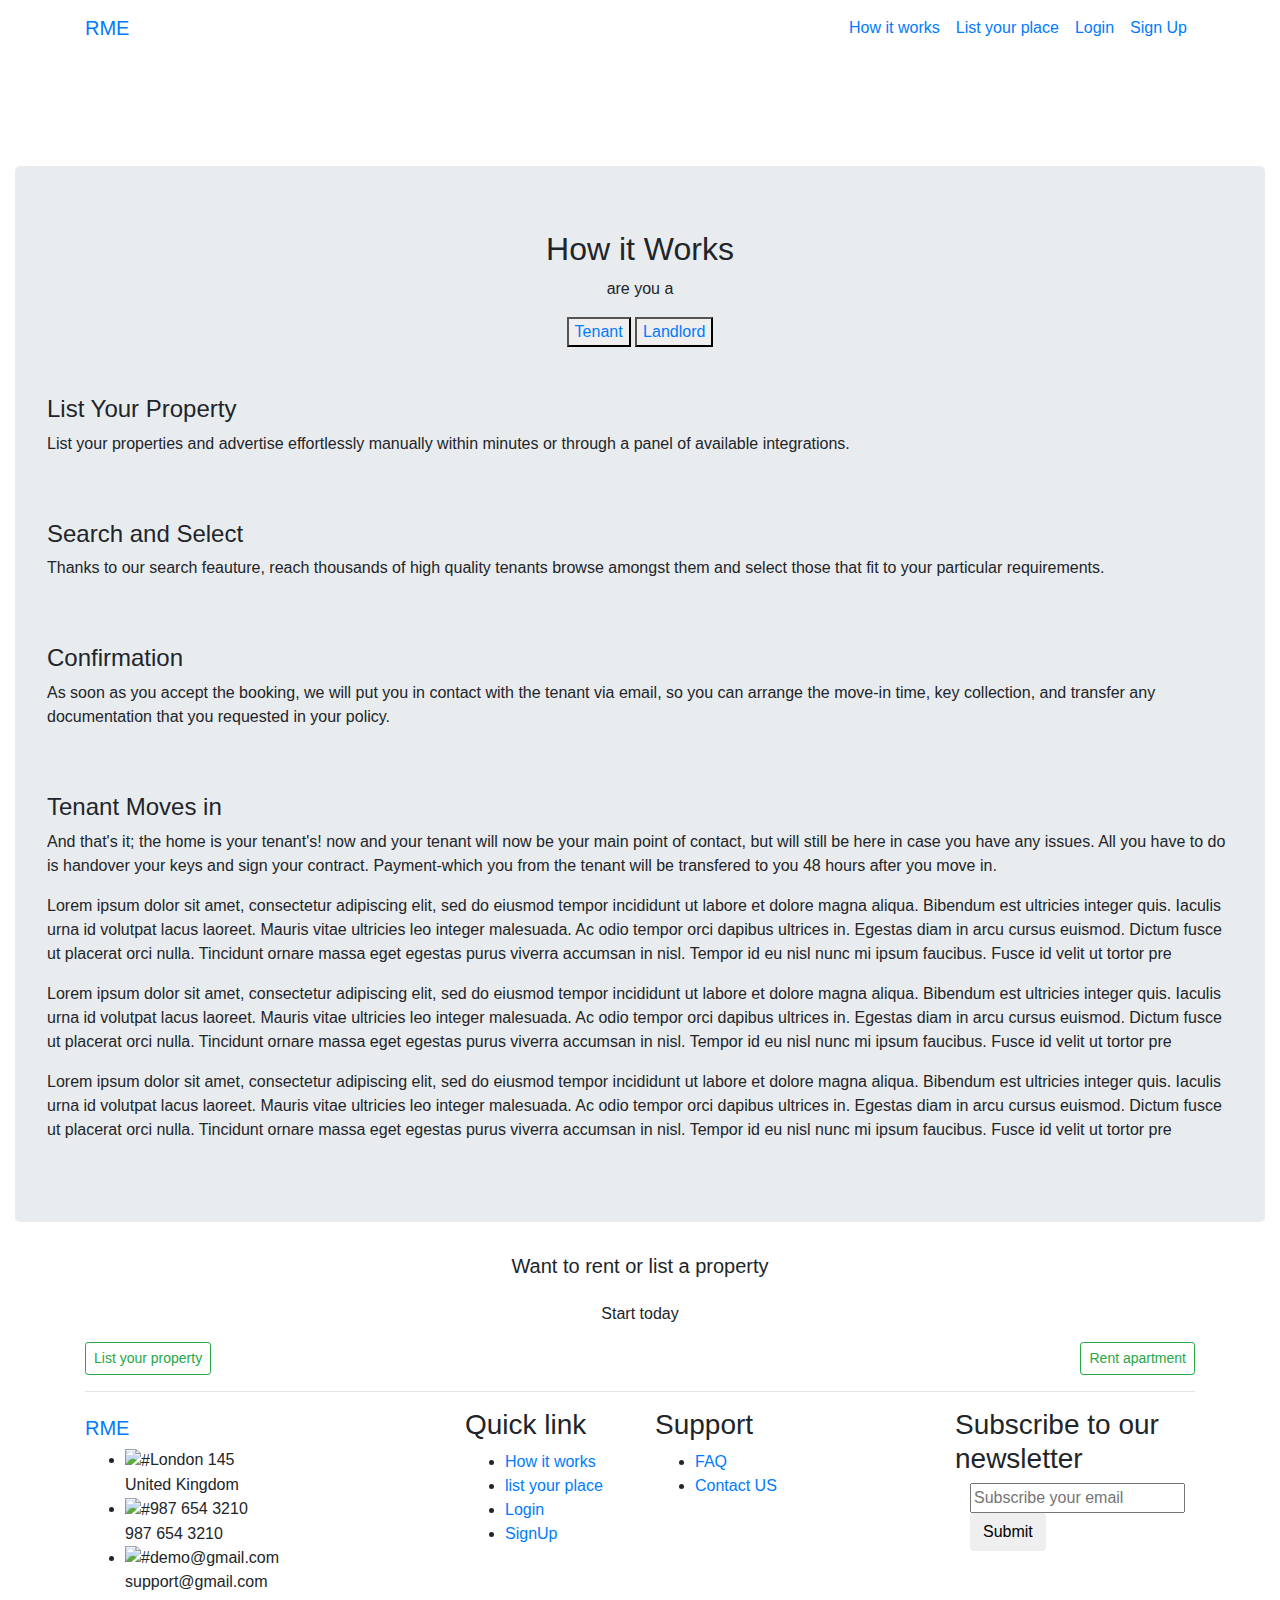
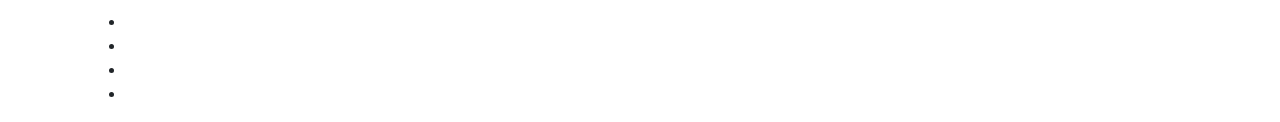
==== landlord.html @ 035c9b19 "Initial commit" ====
<!DOCTYPE html>
<html lang="en">
  <head>
    <meta charset="utf-8">
    <title>How it works</title>
    <link rel="stylesheet" href="fontawesome-5.5/css/all.min.css" />
    <link rel="stylesheet" href="slick/slick.css">
    <link rel="stylesheet" href="slick/slick-theme.css">
    <link rel="stylesheet" href="magnific-popup/magnific-popup.css">
    <link rel="stylesheet" href="css/bootstrap.min.css" />
    <link rel="stylesheet" href="css/style.css">
  </head>
  <body>
    <section id="hero" class="text-white tm-font-big tm-parallax">
      <!-- Navigation -->
      <nav class="navbar navbar-expand-md tm-navbar" id="tmNav">
        <div class="container">
          <div class="tm-next">
              <a href="#hero" class="navbar-brand">RME</a>
          </div>

          <button class="navbar-toggler" type="button" data-toggle="collapse" data-target="#navbarSupportedContent" aria-controls="navbarSupportedContent" aria-expanded="false" aria-label="Toggle navigation">
            <i class="fas fa-bars navbar-toggler-icon"></i>
          </button>
          <div class="collapse navbar-collapse" id="navbarSupportedContent">
            <ul class="navbar-nav ml-auto">
              <li class="nav-item">
                  <a class="nav-link tm-nav-link" href="landlord.html">How it works</a>
              </li>
              <li class="nav-item">
                  <a class="nav-link tm-nav-link" href="#work">List your place</a>
              </li>
              <li class="nav-item">
                  <a class="nav-link tm-nav-link" href="#contact">Login</a>
              </li>
              <li class="nav-item">
                  <a class="nav-link tm-nav-link" href="#contact">Sign Up</a>
              </li>
            </ul>
          </div>
        </div>
      </nav>

      <div class="text-center tm-hero-text-container">
        <div class="tm-hero-text-container-inner">
            <h2 class="tm-hero-title">RME</h2>
            <p class="tm-hero-subtitle">
              Renting Made Easy
              <br />Find your dream apartment with just few clicks. Start Now
            </p>
        </div>
      </div>

    </section>
      <div class="container-fluid">
        <div class="jumbotron">
          <div class="text-center col-12">
            <h2>How it Works</h2>
            <p class="">are you a</p>
            <div class="btton">
              <button type="button" class="button"><a href="how.html">Tenant</a></button>
              <button type="button" class="button"><a href="landlord.html">Landlord</a></button>
            </div>
          </div>
          <br>
          <br>
          <section id="content">
            <div class="two">
              <h4>List Your Property</h4>
              <p class="text">
                List your properties and advertise effortlessly manually within minutes
                or through a panel of available integrations.
              </p>
            </div>
            <br>
            <br>
            <div class="two">
              <h4>Search and Select</h4>
              <p class="text">
                Thanks to our search feauture, reach thousands of high quality tenants
                browse amongst them and select those that fit to your particular requirements.
              </p>
            </div>
            <br>
            <br>
            <div class="two">
              <h4>Confirmation</h4>
              <p class="text">
                As soon as you accept the booking, we will put you in contact with the tenant
                via email, so you can arrange the move-in time, key collection, and transfer
                any documentation that you requested in your policy.
              </p>
            </div>
            <br>
            <br>
            <div class="two">
              <h4> Tenant Moves in</h4>
              <p class="text">
                And that's it; the home is your tenant's! now and your tenant will now be your
                main point of contact, but will still be here in case you have any issues. All
                you have to do is handover your keys and sign your contract. Payment-which you
                from the tenant will be transfered to you 48 hours after you move in.
              </p>
            </div>
          </section>
          <section id="content1">
            <div class="half">
              <p>
                Lorem ipsum dolor sit amet, consectetur adipiscing elit, sed do eiusmod tempor incididunt ut labore et dolore magna aliqua. Bibendum est ultricies
                integer quis. Iaculis urna id volutpat lacus laoreet. Mauris vitae ultricies leo integer malesuada. Ac odio tempor orci dapibus ultrices in. Egestas diam in
                arcu cursus euismod. Dictum fusce ut placerat orci nulla. Tincidunt ornare massa eget egestas purus viverra accumsan in nisl. Tempor id eu nisl nunc mi
                ipsum faucibus. Fusce id velit ut tortor pre
            </p>
            </div>
            <div class="half">
              <p>
                Lorem ipsum dolor sit amet, consectetur adipiscing elit, sed do eiusmod tempor incididunt ut labore et dolore magna aliqua. Bibendum est ultricies
                integer quis. Iaculis urna id volutpat lacus laoreet. Mauris vitae ultricies leo integer malesuada. Ac odio tempor orci dapibus ultrices in. Egestas diam in
                arcu cursus euismod. Dictum fusce ut placerat orci nulla. Tincidunt ornare massa eget egestas purus viverra accumsan in nisl. Tempor id eu nisl nunc mi
                ipsum faucibus. Fusce id velit ut tortor pre
            </p>
            </div>
            <div class="half">
              <p>
                Lorem ipsum dolor sit amet, consectetur adipiscing elit, sed do eiusmod tempor incididunt ut labore et dolore magna aliqua. Bibendum est ultricies
                integer quis. Iaculis urna id volutpat lacus laoreet. Mauris vitae ultricies leo integer malesuada. Ac odio tempor orci dapibus ultrices in. Egestas diam in
                arcu cursus euismod. Dictum fusce ut placerat orci nulla. Tincidunt ornare massa eget egestas purus viverra accumsan in nisl. Tempor id eu nisl nunc mi
                ipsum faucibus. Fusce id velit ut tortor pre
            </p>
            </div>
          </section>
        </div>
      </div>
      <!-- footer -->
        <footer>
           <div class="container">
              <div class="row">
                <div class="text-center col-12">
                <h5 class="text-center tm-text-primary mb-4 head">Want to rent or list a property</h5>
                <p class="txt">Start today</p>
                <form class="d-flex">
                  <button class="btn btn-outline-success btn-sm btnn" type="submit">List your property</button><hr class="horizontal">
                  <button class="btn btn-outline-success btn-sm btnn" type="submit">Rent apartment</button>
                </form>
                <hr>
              </div>
                 <div class="col-lg-4 col-md-6">
                    <a href="#hero" class="navbar-brand">RME</a>
                    <ul class="contact_information">
                       <li><span><img src="images/location_icon.png" alt="#" /></span><span class="text_cont">London 145<br>United Kingdom</span></li>
                       <li><span><img src="images/phone_icon.png" alt="#" /></span><span class="text_cont">987 654 3210<br>987 654 3210</span></li>
                       <li><span><img src="images/mail_icon.png" alt="#" /></span><span class="text_cont">demo@gmail.com<br>support@gmail.com</span></li>
                    </ul>
                    <ul class="social_icon">
                       <li><a href="#"><i class="fa fa-facebook"></i></a></li>
                       <li><a href="#"><i class="fa fa-twitter"></i></a></li>
                       <li><a href="#"><i class="fa fa-linkedin"></i></a></li>
                       <li><a href="#"><i class="fa fa-google-plus"></i></a></li>
                    </ul>
                 </div>
                 <div class="col-lg-2 col-md-6">
                    <div class="footer_links">
                       <h3>Quick link</h3>
                       <ul>
                          <li><a href="#"> How it works</a></li>
                          <li><a href="#"> list your place</a></li>
                          <li><a href="#"> Login</a></li>
                          <li><a href="#"> SignUp</a></li>
                       </ul>
                    </div>
                 </div>
                 <div class="col-lg-3 col-md-6">
                    <div class="footer_links">
                       <h3>Support</h3>
                       <ul>
                          <li><a href="#"> FAQ</a></li>
                          <li><a href="#"> Contact US</a></li>
                       </ul>
                    </div>
                 </div>
                 <div class="col-lg-3 col-md-6">
                   <div class="container tm-container-contact">
                      <div class="footer_links">
                         <h3>Subscribe to our newsletter</h3>
                           <div class="col-sm-12 col-md-6 d-flex align-items-right tm-contact-item">
                             <form action="" method="get">
                               <input name="email" type="email" placeholder="Subscribe your email" class="tm-input" required />
                               <button type="submit" class="btn tm-btn-submit">Submit</button>
                             </form>
                           </div>
                      </div>
                   </div>
                 </div>
              </div>
           </div>
        </footer>
  </body>
</html>
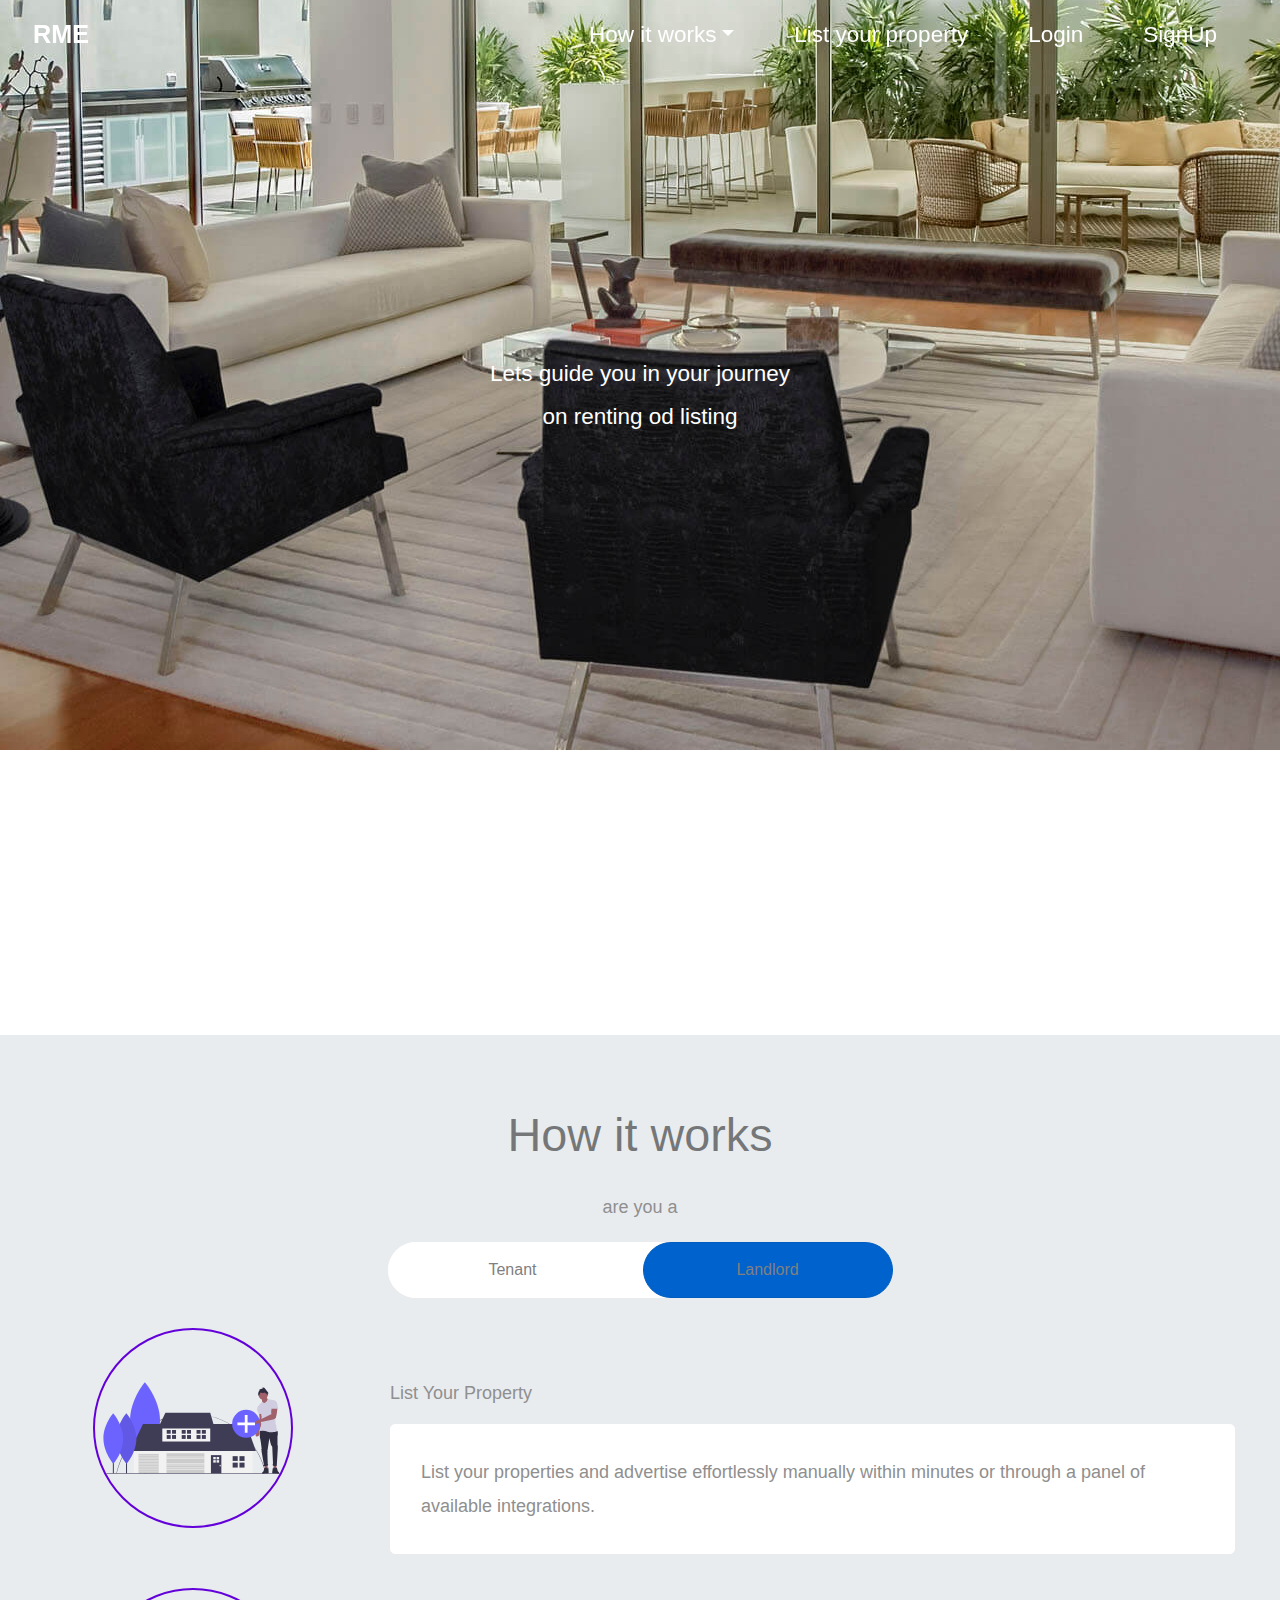
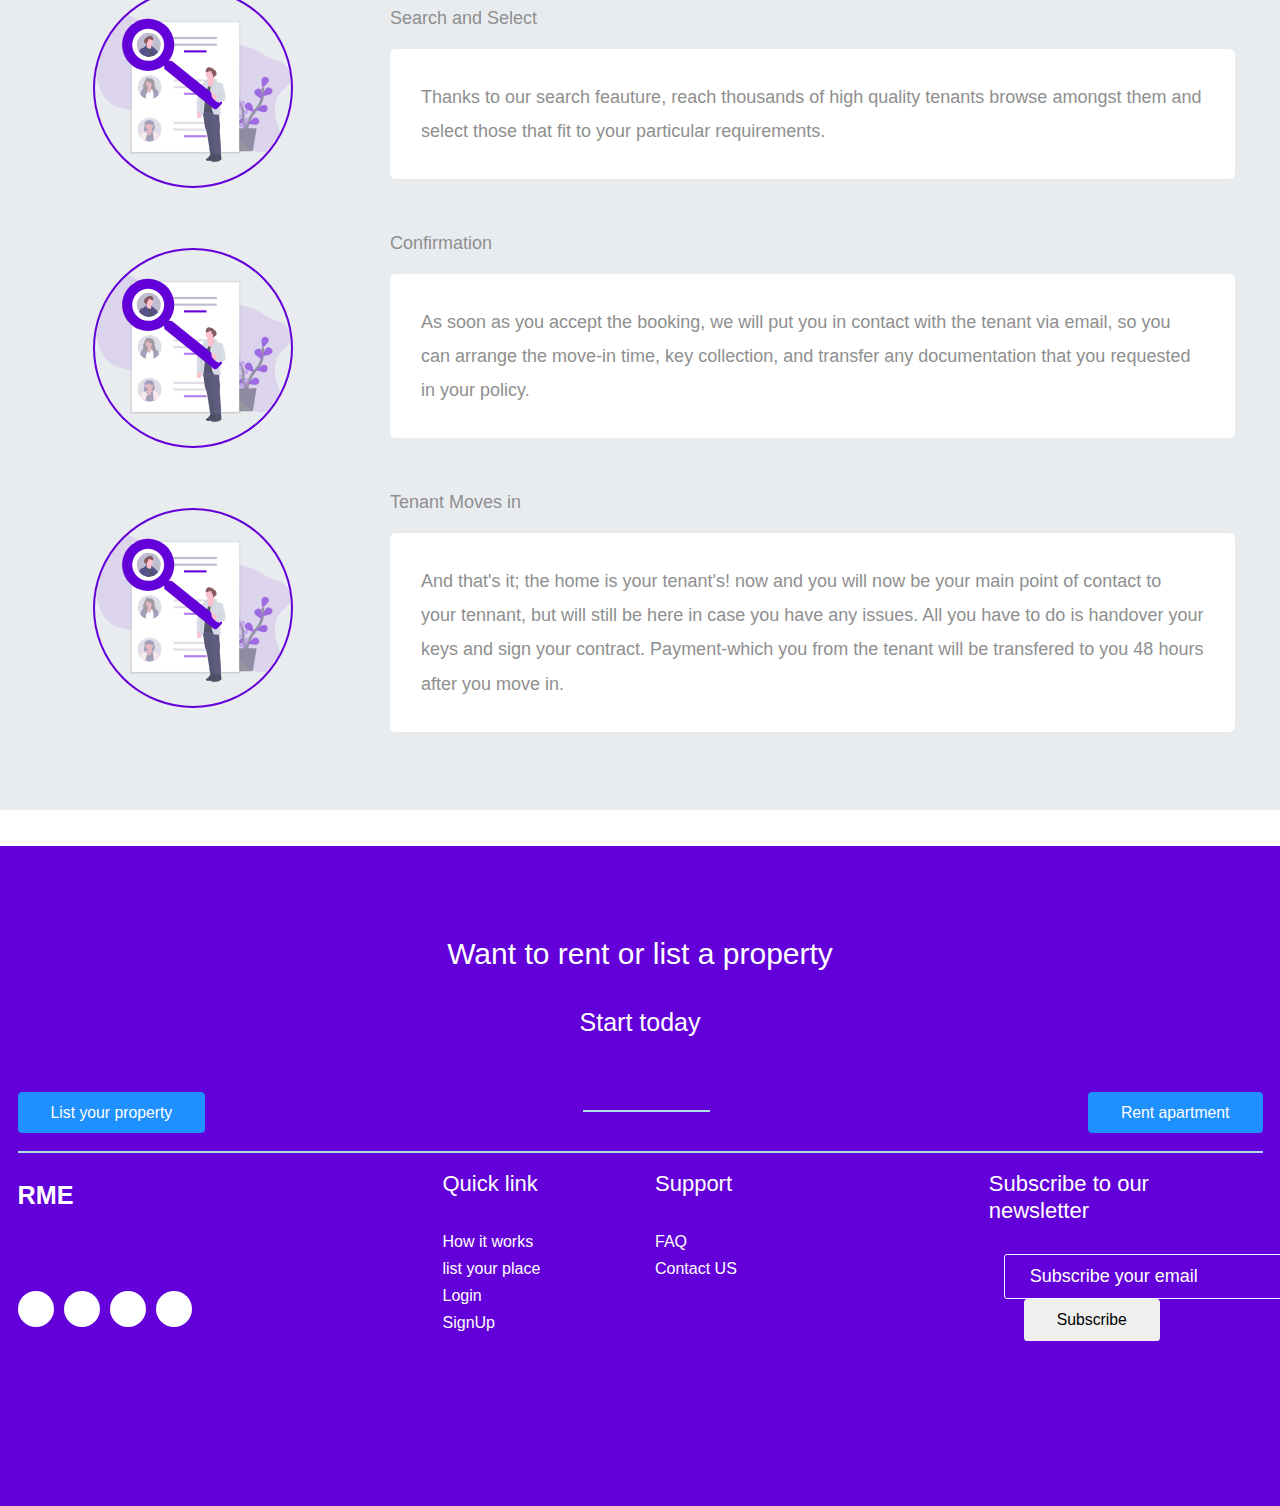
==== commit 13dee501: "How it works page" ====
--- a/landlord.html
+++ b/landlord.html
@@ -1,198 +1,201 @@
 <!DOCTYPE html>
 <html lang="en">
-  <head>
-    <meta charset="utf-8">
-    <title>How it works</title>
-    <link rel="stylesheet" href="fontawesome-5.5/css/all.min.css" />
-    <link rel="stylesheet" href="slick/slick.css">
-    <link rel="stylesheet" href="slick/slick-theme.css">
-    <link rel="stylesheet" href="magnific-popup/magnific-popup.css">
-    <link rel="stylesheet" href="css/bootstrap.min.css" />
-    <link rel="stylesheet" href="css/style.css">
-  </head>
-  <body>
-    <section id="hero" class="text-white tm-font-big tm-parallax">
-      <!-- Navigation -->
-      <nav class="navbar navbar-expand-md tm-navbar" id="tmNav">
-        <div class="container">
-          <div class="tm-next">
-              <a href="#hero" class="navbar-brand">RME</a>
-          </div>
-
-          <button class="navbar-toggler" type="button" data-toggle="collapse" data-target="#navbarSupportedContent" aria-controls="navbarSupportedContent" aria-expanded="false" aria-label="Toggle navigation">
-            <i class="fas fa-bars navbar-toggler-icon"></i>
-          </button>
-          <div class="collapse navbar-collapse" id="navbarSupportedContent">
-            <ul class="navbar-nav ml-auto">
-              <li class="nav-item">
-                  <a class="nav-link tm-nav-link" href="landlord.html">How it works</a>
-              </li>
-              <li class="nav-item">
-                  <a class="nav-link tm-nav-link" href="#work">List your place</a>
-              </li>
-              <li class="nav-item">
-                  <a class="nav-link tm-nav-link" href="#contact">Login</a>
-              </li>
-              <li class="nav-item">
-                  <a class="nav-link tm-nav-link" href="#contact">Sign Up</a>
-              </li>
-            </ul>
-          </div>
-        </div>
-      </nav>
-
-      <div class="text-center tm-hero-text-container">
-        <div class="tm-hero-text-container-inner">
-            <h2 class="tm-hero-title">RME</h2>
-            <p class="tm-hero-subtitle">
-              Renting Made Easy
-              <br />Find your dream apartment with just few clicks. Start Now
-            </p>
-        </div>
-      </div>
-
-    </section>
-      <div class="container-fluid">
-        <div class="jumbotron">
-          <div class="text-center col-12">
-            <h2>How it Works</h2>
-            <p class="">are you a</p>
-            <div class="btton">
-              <button type="button" class="button"><a href="how.html">Tenant</a></button>
-              <button type="button" class="button"><a href="landlord.html">Landlord</a></button>
+    <head>
+        <meta charset="UTF-8" />
+        <meta name="viewport" content="width=device-width, initial-scale=1.0" />
+        <meta http-equiv="X-UA-Compatible" content="ie=edge" />
+        <title>Renting Made Easy</title>
+        <link rel="stylesheet" href="fontawesome-5.5/css/all.min.css" />
+        <link rel="stylesheet" href="slick/slick.css">
+        <link rel="stylesheet" href="slick/slick-theme.css">
+        <link rel="stylesheet" href="magnific-popup/magnific-popup.css">
+        <link rel="stylesheet" href="css/bootstrap.min.css" />
+        <link rel="stylesheet" href="css/templatemo-style.css" />
+    </head>
+    <body>
+        <section id="hero" class="text-white tm-font-big tm-parallax">
+            <!-- Navigation -->
+            <nav class="navbar navbar-expand-md tm-navbar" id="tmNav">              
+              <div class="container">   
+                <div class="tm-next">
+                    <a href="#hero" class="navbar-brand">RME</a>
+                </div>             
+                  
+                <button class="navbar-toggler" type="button" data-toggle="collapse" data-target="#navbarSupportedContent" aria-controls="navbarSupportedContent" aria-expanded="false" aria-label="Toggle navigation">
+                  <i class="fas fa-bars navbar-toggler-icon"></i>
+                </button>
+                <div class="collapse navbar-collapse" id="navbarSupportedContent">
+                  <ul class="navbar-nav ml-auto">
+                    <li class="nav-item dropdown">
+                        <a class="nav-link tm-nav-link dropdown-toggle" id="navbarDropdown" role="button" data-toggle="dropdown" aria-haspopup="true" aria-expanded="false">How it works</a>
+                        <div class="dropdown-menu" aria-labelledby="navbarDropdown">
+                            <a href="tenant.html" class="dropdown-item">Tenant</a>
+                            <a href="landlord.html" class="dropdown-item">Landlord</a>
+                        </div>
+                    </li>
+                    <li class="nav-item">
+                        <a class="nav-link tm-nav-link" href="#work">List your property</a>
+                    </li>
+                    <li class="nav-item">
+                        <a class="nav-link tm-nav-link" href="#contact">Login</a>
+                    </li> 
+                    <li class="nav-item">
+                        <a class="nav-link tm-nav-link" href="/">SignUp</a>
+                    </li>                   
+                  </ul>
+                </div>        
+              </div>
+            </nav>
+            <div class="text-center tm-hero-text-container">
+                <div class="tm-hero-text-container-inner">
+                    <p class="tm-hero-subtitle">Lets guide you in your journey
+                      <br />on renting od listing
+                    </p>
+                </div>        
+              </div>
+        </section>
+        <section class="tm-section-pad-top">
+            <div class="jumbotron jumbotron-fluid">
+                <div class="container-fluid">
+                    <div class="row">
+                        <div class="text-center col-12">
+                            <h2 class="tm-text-primary tm-section-title mb-4 text-black-50">How it works</h2>
+                            <p class="">are you a</p>
+                            <div class="btton">
+                                <button type="button" class="button btn-primary"><a href="tenant.html">Tenant</a></button>
+                                <button type="button" class="button btn-primary active"><a href="landlord.html">Landlord</a></button>
+                            </div>
+                        </div>
+                    </div>
+                    <div class="row">
+                        <div class="col-12">
+                            <section id="content1">
+                                <div class="half">
+                                    <div class="svg-item">
+                                        <img class="svg" src="svg/become a landlord.svg" alt="Secure online payments">
+                                      </div>
+                                </div>
+                                <div class="half">
+                                    <div class="svg-item">
+                                        <img class="svg" src="svg/Select Tenants.svg" alt="Secure online payments">
+                                      </div>
+                                </div>
+                                <div class="half">
+                                    <div class="svg-item">
+                                        <img class="svg" src="svg/Select Tenants.svg" alt="Secure online payments">
+                                      </div>
+                                </div>
+                                <div class="half">
+                                    <div class="svg-item">
+                                        <img class="svg" src="svg/Select Tenants.svg" alt="Secure online payments">
+                                      </div>
+                                </div>
+                            </section>
+                            <section id="content">
+                                <div class="two">
+                                  <h4 class="d-text">List Your Property</h4>
+                                  <p class="text">
+                                    List your properties and advertise effortlessly manually within minutes
+                                    or through a panel of<br> available integrations.
+                                  </p>
+                                </div>
+                                <br>
+                                <br>
+                                <div class="two">
+                                  <h4 class="d-text">Search and Select</h4>
+                                  <p class="text">
+                                    Thanks to our search feauture, reach thousands of high quality tenants
+                                    browse amongst them and<br> select those that fit to your particular requirements.
+                                  </p>
+                                </div>
+                                <br>
+                                <br>
+                                <div class="two">
+                                  <h4 class="d-text">Confirmation</h4>
+                                  <p class="text">
+                                    As soon as you accept the booking, we will put you in contact with the tenant
+                                    via email, so you<br> can arrange the move-in time, key collection, and transfer
+                                    any documentation that you requested<br> in your policy.
+                                  </p>
+                                </div>
+                                <br>
+                                <br>
+                                <div class="two">
+                                  <h4 class="d-text">Tenant Moves in</h4>
+                                  <p class="text">
+                                    And that's it; the home is your tenant's! now and you will now be your
+                                    main point of contact to<br> your tennant, but will still be here in case you have any issues. All
+                                    you have to do is handover your<br> keys and sign your contract. Payment-which you
+                                    from the tenant will be transfered to you 48 hours<br> after you move in.
+                                  </p>
+                                </div>
+                              </section>
+                        </div>
+                    </div>
+                </div>
             </div>
-          </div>
-          <br>
-          <br>
-          <section id="content">
-            <div class="two">
-              <h4>List Your Property</h4>
-              <p class="text">
-                List your properties and advertise effortlessly manually within minutes
-                or through a panel of available integrations.
-              </p>
+        </section>
+        <!-- footer -->
+      <footer>
+         <div class="container">
+            <div class="row">
+              <div class="text-center col-12">
+              <h5 class="text-center tm-text-primary mb-4 head">Want to rent or list a property</h5>
+              <p class="txt">Start today</p>
+                  <br />
+              <form class="d-flex">
+                <button class="btn btn-outline-success btn-sm btnn" type="submit">List your property</button><hr class="horizontal">
+                <button class="btn btn-outline-success btn-sm btnn" type="submit">Rent apartment</button>
+              </form>
+              <hr>
             </div>
-            <br>
-            <br>
-            <div class="two">
-              <h4>Search and Select</h4>
-              <p class="text">
-                Thanks to our search feauture, reach thousands of high quality tenants
-                browse amongst them and select those that fit to your particular requirements.
-              </p>
-            </div>
-            <br>
-            <br>
-            <div class="two">
-              <h4>Confirmation</h4>
-              <p class="text">
-                As soon as you accept the booking, we will put you in contact with the tenant
-                via email, so you can arrange the move-in time, key collection, and transfer
-                any documentation that you requested in your policy.
-              </p>
-            </div>
-            <br>
-            <br>
-            <div class="two">
-              <h4> Tenant Moves in</h4>
-              <p class="text">
-                And that's it; the home is your tenant's! now and your tenant will now be your
-                main point of contact, but will still be here in case you have any issues. All
-                you have to do is handover your keys and sign your contract. Payment-which you
-                from the tenant will be transfered to you 48 hours after you move in.
-              </p>
-            </div>
-          </section>
-          <section id="content1">
-            <div class="half">
-              <p>
-                Lorem ipsum dolor sit amet, consectetur adipiscing elit, sed do eiusmod tempor incididunt ut labore et dolore magna aliqua. Bibendum est ultricies
-                integer quis. Iaculis urna id volutpat lacus laoreet. Mauris vitae ultricies leo integer malesuada. Ac odio tempor orci dapibus ultrices in. Egestas diam in
-                arcu cursus euismod. Dictum fusce ut placerat orci nulla. Tincidunt ornare massa eget egestas purus viverra accumsan in nisl. Tempor id eu nisl nunc mi
-                ipsum faucibus. Fusce id velit ut tortor pre
-            </p>
-            </div>
-            <div class="half">
-              <p>
-                Lorem ipsum dolor sit amet, consectetur adipiscing elit, sed do eiusmod tempor incididunt ut labore et dolore magna aliqua. Bibendum est ultricies
-                integer quis. Iaculis urna id volutpat lacus laoreet. Mauris vitae ultricies leo integer malesuada. Ac odio tempor orci dapibus ultrices in. Egestas diam in
-                arcu cursus euismod. Dictum fusce ut placerat orci nulla. Tincidunt ornare massa eget egestas purus viverra accumsan in nisl. Tempor id eu nisl nunc mi
-                ipsum faucibus. Fusce id velit ut tortor pre
-            </p>
-            </div>
-            <div class="half">
-              <p>
-                Lorem ipsum dolor sit amet, consectetur adipiscing elit, sed do eiusmod tempor incididunt ut labore et dolore magna aliqua. Bibendum est ultricies
-                integer quis. Iaculis urna id volutpat lacus laoreet. Mauris vitae ultricies leo integer malesuada. Ac odio tempor orci dapibus ultrices in. Egestas diam in
-                arcu cursus euismod. Dictum fusce ut placerat orci nulla. Tincidunt ornare massa eget egestas purus viverra accumsan in nisl. Tempor id eu nisl nunc mi
-                ipsum faucibus. Fusce id velit ut tortor pre
-            </p>
-            </div>
-          </section>
-        </div>
-      </div>
-      <!-- footer -->
-        <footer>
-           <div class="container">
-              <div class="row">
-                <div class="text-center col-12">
-                <h5 class="text-center tm-text-primary mb-4 head">Want to rent or list a property</h5>
-                <p class="txt">Start today</p>
-                <form class="d-flex">
-                  <button class="btn btn-outline-success btn-sm btnn" type="submit">List your property</button><hr class="horizontal">
-                  <button class="btn btn-outline-success btn-sm btnn" type="submit">Rent apartment</button>
-                </form>
-                <hr>
-              </div>
-                 <div class="col-lg-4 col-md-6">
-                    <a href="#hero" class="navbar-brand">RME</a>
-                    <ul class="contact_information">
-                       <li><span><img src="images/location_icon.png" alt="#" /></span><span class="text_cont">London 145<br>United Kingdom</span></li>
-                       <li><span><img src="images/phone_icon.png" alt="#" /></span><span class="text_cont">987 654 3210<br>987 654 3210</span></li>
-                       <li><span><img src="images/mail_icon.png" alt="#" /></span><span class="text_cont">demo@gmail.com<br>support@gmail.com</span></li>
-                    </ul>
-                    <ul class="social_icon">
-                       <li><a href="#"><i class="fa fa-facebook"></i></a></li>
-                       <li><a href="#"><i class="fa fa-twitter"></i></a></li>
-                       <li><a href="#"><i class="fa fa-linkedin"></i></a></li>
-                       <li><a href="#"><i class="fa fa-google-plus"></i></a></li>
-                    </ul>
-                 </div>
-                 <div class="col-lg-2 col-md-6">
+               <div class="col-lg-4 col-md-6">
+                  <a href="#hero" class="navbar-brand">RME</a>
+                  <ul class="contact_information">
+                     
+                  </ul>
+                  <ul class="social_icon">
+                     <li><a href="#"><i class="fa fa-facebook"></i></a></li>
+                     <li><a href="#"><i class="fa fa-twitter"></i></a></li>
+                     <li><a href="#"><i class="fa fa-linkedin"></i></a></li>
+                     <li><a href="#"><i class="fa fa-google-plus"></i></a></li>
+                  </ul>
+               </div>
+               <div class="col-lg-2 col-md-6">
+                  <div class="footer_links">
+                     <h3>Quick link</h3>
+                     <ul>
+                        <li><a href="landlord.html"> How it works</a></li>
+                        <li><a href="#"> list your place</a></li>
+                        <li><a href="#"> Login</a></li>
+                        <li><a href="#"> SignUp</a></li>
+                     </ul>
+                  </div>
+               </div>
+               <div class="col-lg-3 col-md-6">
+                  <div class="footer_links">
+                     <h3>Support</h3>
+                     <ul>
+                        <li><a href="#"> FAQ</a></li>
+                        <li><a href="#"> Contact US</a></li>
+                     </ul>
+                  </div>
+               </div>
+               <div class="col-lg-3 col-md-6">
+                 <div class="container tm-container-contact">
                     <div class="footer_links">
-                       <h3>Quick link</h3>
-                       <ul>
-                          <li><a href="#"> How it works</a></li>
-                          <li><a href="#"> list your place</a></li>
-                          <li><a href="#"> Login</a></li>
-                          <li><a href="#"> SignUp</a></li>
-                       </ul>
+                       <h3>Subscribe to our newsletter</h3>
+                         <div class="col-sm-12 col-md-6 d-flex align-items-right tm-contact-item">
+                           <form action="" method="get">
+                             <input name="email" type="email" placeholder="Subscribe your email" class="tm-input" required />
+                             <button type="submit" class="btn tm-btn-submit btn-sm">Subscribe</button>
+                           </form>
+                         </div>
                     </div>
                  </div>
-                 <div class="col-lg-3 col-md-6">
-                    <div class="footer_links">
-                       <h3>Support</h3>
-                       <ul>
-                          <li><a href="#"> FAQ</a></li>
-                          <li><a href="#"> Contact US</a></li>
-                       </ul>
-                    </div>
-                 </div>
-                 <div class="col-lg-3 col-md-6">
-                   <div class="container tm-container-contact">
-                      <div class="footer_links">
-                         <h3>Subscribe to our newsletter</h3>
-                           <div class="col-sm-12 col-md-6 d-flex align-items-right tm-contact-item">
-                             <form action="" method="get">
-                               <input name="email" type="email" placeholder="Subscribe your email" class="tm-input" required />
-                               <button type="submit" class="btn tm-btn-submit">Submit</button>
-                             </form>
-                           </div>
-                      </div>
-                   </div>
-                 </div>
-              </div>
-           </div>
-        </footer>
-  </body>
-</html>
+               </div>
+            </div>
+         </div>
+      </footer>
+    </body>
+</html>--- a/css/templatemo-style.css
+++ b/css/templatemo-style.css
@@ -0,0 +1,914 @@
+/*
+
+The Town
+
+https://templatemo.com/tm-525-the-town
+
+*/
+
+html {
+  font-size: 18px;
+}
+
+body {
+  color: #8f8f8f;
+  margin: 0;
+  padding: 0;
+  overflow-x: hidden;
+}
+a {
+  transition: all 0.3s ease;
+}
+
+a:hover,
+a:focus {
+  text-decoration: none;
+}
+
+a:focus {
+  outline: none;
+}
+ul,
+li,
+ol {
+	margin: 0px;
+	padding: 0px;
+	list-style: none;
+}
+
+.btn {
+  padding: 8px 32px;
+}
+.btnnn {
+  background: #6300D9;
+  border: 1px solid #6300D9;
+  color: white;
+}
+.btnnn:hover {
+  background-color: #6300D9;
+  border: 1px solid #6300D9;
+  color: white;
+}
+.btnn {
+  background: #1E90FF;
+  color: white;
+  border: 1px solid #1E90FF;
+}
+.btton {
+  background: white;
+  border-radius: 50px;
+  max-width: 505px;
+  margin: auto;
+
+}
+.btton a>.btn-primary:active {
+  color: #fff;
+}
+.button {
+  background-color: white;
+  border: 1px solid white;
+  border-radius: 50px;
+  padding: 15px 32px;
+  width: 250px;
+  text-align: center;
+  text-decoration: none;
+  display: inline-block;
+  font-size: 16px;
+  cursor: pointer;
+}
+.button:hover {
+  background-color: #6300D9;
+    color: white;
+}
+.button a {
+  color: gray;
+}
+.button a:hover {
+  color: white;
+}
+.text {
+  background: white;
+  border: 1px solid white;
+  border-radius: 5px;
+  padding: 30px;
+  margin: 0;
+}
+
+#content {
+  width: 70%;
+  float: right;
+  padding-top: 85px;
+  padding-right: 30px;
+}
+#content1 {
+  color: gray;
+  padding-left: 20px;
+  width: 20%;
+  float: left;
+}
+.d-text {
+  font-size:large;
+  padding-bottom: 10px;
+
+}
+.btnn:hover {
+  background-color: #1E90FF;
+  color: white;
+  border: 1px solid #1E90FF;
+}
+d-flex {
+    margin: auto;
+    width: 40%;
+}
+
+.btn:hover {
+  background-color: #1E90FF;
+}
+
+.tm-section-pad-top {
+  padding-top: 135px;
+}
+
+.tm-text-primary {
+  color: #3496d8;
+}
+
+.tm-font-big {
+  font-size: 1.25rem;
+}
+
+.tm-btn-primary {
+  color: white;
+  background-color: #3496d8;
+  padding: 14px 35px;
+  border-radius: 30px;
+}
+
+.tm-btn-primary:hover,
+.tm-btn-primary:focus {
+  color: white;
+  background-color: #73c1f6;
+}
+
+/* Navbar */
+
+.tm-navbar {
+  position: fixed;
+  width: 100%;
+  z-index: 1000;
+  background-color: transparent;
+  transition: all 0.3s ease;
+}
+
+.tm-navbar.scroll {
+  background-color: #6300D9;
+  border-bottom: 1px solid #e9ecef;
+  color: #ffffff;
+}
+
+.navbar-brand {
+  color: white;
+  font-size: 1.4rem;
+  font-weight: bold;
+}
+
+.navbar-brand:hover,
+.tm-navbar.scroll .navbar-brand:hover {
+  color: #3496d8;
+}
+
+.tm-navbar.scroll .navbar-brand {
+  color: #fff;
+}
+
+.nav-item {
+  list-style: none;
+}
+
+.tm-nav-link {
+  color: white;
+}
+
+.tm-navbar.scroll .tm-nav-link {
+  color: #fff;
+}
+
+.tm-navbar.scroll .tm-nav-link:hover,
+.tm-navbar.scroll .tm-nav-link.current,
+.tm-nav-link:hover {
+  color: orange;
+}
+
+.navbar-toggler {
+  border: 1px solid white;
+  padding-left: 10px;
+  padding-right: 10px;
+}
+.dropdown-item {
+  background-color: #6300D9;
+  color: #fff;
+}
+
+.navbar-toggler-icon {
+  color: white;
+  padding-top: 6px;
+}
+
+.tm-navbar.scroll .navbar-toggler {
+  border: 1px solid #8f8f8f;
+}
+
+.tm-navbar.scroll .navbar-toggler-icon {
+  color: #8f8f8f;
+}
+
+/* Hero */
+
+#hero {
+  background-image: url(../img/slide-1.jpg);
+  background-repeat: no-repeat;
+  height: 100vh;
+  min-height: 375px;
+  position: relative;
+}
+
+@media (min-height: 830px) {
+  #hero {
+    background-position: center -210px;
+  }
+}
+
+@media (min-height: 680px) and (max-height: 829px) {
+  #hero {
+    background-position: center -300px;
+  }
+}
+
+@media (min-height: 500px) and (max-height: 679px) {
+  #hero {
+    background-position: center -400px;
+  }
+}
+
+@media (max-height: 499px) {
+  #hero {
+    background-position: center -450px;
+  }
+}
+
+.tm-hero-text-container {
+  width: 100%;
+  height: 100%;
+  display: flex;
+  flex-flow: column;
+  justify-content: center;
+}
+
+.tm-hero-text-container-inner {
+  margin-top: -90px;
+}
+
+.tm-hero-title {
+  font-size: 3.5rem;
+  text-shadow: 2px 2px 2px #333;
+}
+
+.tm-intro-next {
+  position: absolute;
+  bottom: 100px;
+  left: 0;
+  right: 0;
+}
+
+@media (max-height: 480px) {
+  .tm-hero-text-container-inner {
+    margin-top: -40px;
+  }
+
+  .tm-intro-next {
+    bottom: 20px;
+  }
+}
+
+.tm-down-arrow-link {
+  display: block;
+  margin-top: 18%;
+}
+
+.tm-down-arrow {
+  color: #c57e7d;
+  cursor: pointer;
+  background: white;
+  border-radius: 50%;
+  padding: 10px 22px 8px;
+  transition: all 0.3s ease;
+}
+
+.tm-down-arrow:hover,
+.tm-down-arrow:focus {
+  color: white;
+  background: #3496d8;
+}
+
+/* Introduction */
+
+.tm-section-title {
+  font-size: 2.6rem;
+  font-weight: normal;
+}
+
+.tm-intro-text {
+  font-size: 1.2rem;
+  line-height: 1.4;
+}
+
+.tm-icon {
+  display: block;
+  margin-bottom: 55px;
+  color: #3496d8;
+}
+
+/* Work */
+
+.tm-work-description {
+  max-width: 650px;
+  width: 100%;
+  font-size: 0.9rem;
+}
+
+.tm-gallery-container {
+  padding-top: 70px;
+  padding-bottom: 120px;
+}
+
+.tm-gallery-item {
+  margin: 0 15px;
+}
+
+.slick-dots {
+  bottom: -65px;
+}
+
+.slick-dots li {
+  margin: 0 13px;
+}
+
+.slick-dots li button:hover:before,
+.slick-dots li button:focus:before,
+.slick-dots li.slick-active button:before {
+  opacity: 1;
+  color: #3ba0dd;
+}
+
+.slick-dots li button:before {
+  font-size: 26px;
+}
+
+/* Hover Effect */
+/* Common style */
+.grid figure {
+  position: relative;
+  float: left;
+  overflow: hidden;
+  /* margin: 10px 1%;
+  min-width: 320px;
+	max-width: 480px;
+	max-height: 360px;
+	width: 48%; */
+  background: #3085a3;
+  text-align: center;
+  cursor: pointer;
+}
+
+.grid figure img {
+  position: relative;
+  display: block;
+  min-height: 100%;
+  max-width: 100%;
+  opacity: 0.8;
+}
+
+.grid figure figcaption {
+  padding: 2em;
+  color: #fff;
+  text-transform: uppercase;
+  font-size: 1.25em;
+  -webkit-backface-visibility: hidden;
+  backface-visibility: hidden;
+}
+
+.grid figure figcaption::before,
+.grid figure figcaption::after {
+  pointer-events: none;
+}
+
+.grid figure figcaption,
+.grid figure figcaption > a {
+  position: absolute;
+  top: 0;
+  left: 0;
+  width: 100%;
+  height: 100%;
+}
+
+/* Anchor will cover the whole item by default */
+/* For some effects it will show as a button */
+.grid figure figcaption > a {
+  z-index: 1000;
+  text-indent: 200%;
+  white-space: nowrap;
+  font-size: 0;
+  opacity: 0;
+}
+
+.grid figure h2 {
+  word-spacing: -0.15em;
+  font-weight: 300;
+}
+
+.grid figure h2 span {
+  font-weight: 800;
+}
+
+.grid figure h2,
+.grid figure p {
+  margin: 0;
+}
+
+.grid figure p {
+  letter-spacing: 1px;
+  font-size: 68.5%;
+}
+
+/*---------------*/
+/***** Honey *****/
+/*---------------*/
+
+figure.effect-honey {
+  background: #4a3753;
+  max-width: 220px;
+}
+
+figure.effect-honey img {
+  opacity: 0.9;
+  -webkit-transition: opacity 0.35s;
+  transition: opacity 0.35s;
+}
+
+figure.effect-honey:hover img {
+  opacity: 0.5;
+}
+
+figure.effect-honey figcaption::before {
+  position: absolute;
+  bottom: 0;
+  left: 0;
+  width: 100%;
+  height: 10px;
+  background: #3496d8;
+  content: "";
+  -webkit-transform: translate3d(0, 10px, 0);
+  transform: translate3d(0, 10px, 0);
+}
+
+figure.effect-honey h2 {
+  position: absolute;
+  bottom: 0;
+  left: 0;
+  padding: 1em 1.5em;
+  width: 100%;
+  text-align: left;
+  -webkit-transform: translate3d(0, -30px, 0);
+  transform: translate3d(0, -30px, 0);
+}
+
+figure.effect-honey h2 i {
+  font-style: normal;
+  opacity: 0;
+  -webkit-transition: opacity 0.35s, -webkit-transform 0.35s;
+  transition: opacity 0.35s, transform 0.35s;
+  -webkit-transform: translate3d(0, -30px, 0);
+  transform: translate3d(0, -30px, 0);
+}
+
+figure.effect-honey figcaption::before,
+figure.effect-honey h2 {
+  -webkit-transition: -webkit-transform 0.35s;
+  transition: transform 0.35s;
+}
+
+figure.effect-honey:hover figcaption::before,
+figure.effect-honey:hover h2,
+figure.effect-honey:hover h2 i {
+  opacity: 1;
+  -webkit-transform: translate3d(0, 0, 0);
+  transform: translate3d(0, 0, 0);
+}
+
+/* Contact */
+
+#contact {
+  color: white;
+  background-image: url(../img/slide-about-1.jpg);
+  background-position: center;
+  background-repeat: no-repeat;
+  min-height: 850px;
+  position: relative;
+  padding-bottom: 50px;
+  padding-top: 160px;
+}
+
+.tm-underline {
+  border-top: 2px solid white;
+  height: 8px;
+  width: 100%;
+}
+
+.tm-underline-inner {
+  width: 25%;
+  height: 8px;
+  background: white;
+}
+
+.tm-contact-item {
+  margin-bottom: 75px;
+}
+
+.tm-contact-item-link {
+  display: flex;
+  align-items: center;
+}
+
+.tm-contact-item-link i,
+.tm-contact-item-link span {
+  color: white;
+  transition: all 0.3s ease;
+}
+
+.tm-contact-item-link:hover i,
+.tm-contact-item-link:hover span {
+  color: #3496d8;
+}
+
+.tm-input {
+  padding: 8px 25px;
+  border-radius: 3px;
+  border: 1px solid white;
+  background: transparent;
+  color: white;
+}
+
+::placeholder {
+  /* Chrome, Firefox, Opera, Safari 10.1+ */
+  color: white;
+  opacity: 1; /* Firefox */
+}
+
+:-ms-input-placeholder {
+  /* Internet Explorer 10-11 */
+  color: white;
+}
+
+::-ms-input-placeholder {
+  /* Microsoft Edge */
+  color: white;
+}
+
+.tm-btn-submit {
+  margin-left: 20px;
+}
+
+p {
+  line-height: 1.9;
+}
+
+@media (min-width: 768px) {
+  .tm-intro-text-container {
+    padding-left: 65px;
+  }
+
+  .navbar-expand-md .navbar-nav .nav-link {
+    padding-right: 30px;
+    padding-left: 30px;
+  }
+}
+
+@media (min-width: 1200px) {
+  .container {
+    max-width: 1275px;
+  }
+
+  .tm-container-gallery {
+    max-width: 1290px;
+  }
+
+  .tm-container-contact {
+    max-width: 1063px;
+  }
+}
+
+@media (max-width: 991px) {
+  .tm-intro-text-container {
+    padding-left: 15px;
+    padding-top: 30px;
+    max-width: 600px;
+    margin-left: auto;
+    margin-right: auto;
+  }
+
+  .tm-intro-img {
+    display: block;
+    margin-left: auto;
+    margin-right: auto;
+  }
+
+  .tm-btn-submit {
+    margin-left: 0;
+    margin-top: 20px;
+  }
+}
+
+@media (max-width: 767px) {
+  .tm-btn-submit {
+    margin-left: 20px;
+    margin-top: 0;
+  }
+
+  .navbar-nav {
+    max-width: 200px;
+    text-align: right;
+  }
+
+  .navbar-collapse {
+    background-color: rgb(255, 255, 255);
+    padding: 10px;
+    border-radius: 3px;
+  }
+
+  .navbar-collapse .nav-link {
+    color: #8f8f8f;
+  }
+}
+
+@media (max-width: 480px) {
+  .tm-gallery-container {
+    max-width: 220px;
+    margin-left: auto;
+    margin-right: auto;
+  }
+
+  .slick-dots li {
+    margin: 0 8px;
+  }
+
+  .tm-gallery-item {
+    margin: 0;
+  }
+}
+
+@media (max-width: 420px) {
+  .tm-btn-submit {
+    display: block;
+    margin-left: 0;
+    margin-top: 20px;
+  }
+}
+/** footer **/
+
+footer {
+    background-color: #6300D9;
+    min-height: 500px;
+    padding: 90px 0;
+}
+
+.footer_links h3 {
+    color: #fff;
+    font-size: 22px;
+    font-weight: 500;
+    margin-bottom: 30px;
+    padding: 0;
+}
+
+.footer_links li a {
+    color: #fff;
+    font-size: 16px;
+    font-weight: 300;
+}
+
+.footer_links ol li {
+    float: left;
+    margin: 0 15px 15px 0;
+}
+
+.contact_information {
+    margin-top: 50px;
+    float: left;
+    width: 100%;
+}
+.txt {
+  color: white;
+  font-size: 25px;
+}
+.head {
+  color: white;
+  font-size: 30px;
+}
+.horizontal {
+  border: 1px solid #B0E0E6;
+  width: 10%;
+}
+hr {
+  border: 1px solid #B0E0E6;
+}
+ul.social_icon {
+    float: left;
+    margin-top: 20px;
+}
+
+ul.social_icon li {
+    background: #fff;
+    float: left;
+    width: 36px;
+    height: 36px;
+    text-align: center;
+    line-height: 36px;
+    border-radius: 100px;
+    margin-right: 10px;
+}
+
+ul.social_icon li a {
+    color: #0f0824;
+    font-size: 18px;
+}
+.svg {
+  border: 2px solid #6300D9;
+  border-radius: 50%;
+  height: 200px;
+  width: 200px;
+}
+.svg-item {
+  width: 50%;
+  margin: 0 auto;
+  position: relative;
+  padding-top: 30px;
+  padding-bottom: 30px;
+}
+.d-block {
+  width: 200px;
+  height: 200px;
+  border: 2px solid #6300D9;
+  border-radius: 50%;
+  margin: 0 auto;
+}
+.name {
+  float: right;
+  margin-right: 200px;
+  color: #6300D9;
+  font-size: 1.50rem;
+}
+.carousel-control {
+  color: #6300D9;
+  border: 1px solid white;
+  border-radius: 50%;
+  background-color:#6300D9;
+  height: 50px;
+  width: 50px;
+  size: 10px;
+}
+.carousel-indicators li{
+  border: 1px solid white;
+  height: 6px;
+  width: 30px;
+  border-radius: 40px;
+}
+.carousel-indicators li.active {
+  background-color: #6300D9;
+}
+.title-box-d {
+  padding-bottom: 1.8rem;
+  margin-bottom: 1rem;
+  position: relative;
+}
+
+.title-box-d .title-d {
+  font-weight: 600;
+  font-size: 2rem;
+}
+
+.title-box-d .title-d:after {
+  content: '';
+  position: absolute;
+  width: 70px;
+  height: 4px;
+  background-color: #2eca6a;
+  bottom: 20px;
+  left: 0;
+}
+/*======================================
+//--//-->   BOX COLAPSE
+======================================*/
+
+.box-collapse {
+  position: fixed;
+  top: 0;
+  bottom: 0;
+  right: 0;
+  width: 100%;
+  z-index: 1040;
+  background-color: #ffffff;
+  -webkit-transform: translateX(100%);
+  transform: translateX(100%);
+  transition: all 0.6s ease;
+}
+
+.box-collapse .title-box-d {
+  top: 30px;
+  left: 60px;
+  opacity: 0;
+  transition: all 1s ease;
+  transition-delay: .3s;
+}
+
+.box-collapse-wrap {
+  opacity: 0;
+  position: absolute;
+  left: 0;
+  top: 6.5rem;
+  bottom: 5rem;
+  padding-left: 10%;
+  padding-right: 10%;
+  overflow-x: hidden;
+  overflow-y: auto;
+  margin: 0;
+  -webkit-transform: translateY(3rem);
+  transform: translateY(3rem);
+  transition: opacity 0.5s 0.5s ease, -webkit-transform 0.5s 0.5s ease;
+  transition: transform 0.5s 0.5s ease, opacity 0.5s 0.5s ease;
+  transition: transform 0.5s 0.5s ease, opacity 0.5s 0.5s ease, -webkit-transform 0.5s 0.5s ease;
+}
+
+.box-collapse-open .click-closed {
+  visibility: visible;
+}
+
+.box-collapse-open .box-collapse {
+  -webkit-transform: translateX(0);
+  transform: translateX(0);
+  box-shadow: 0 0 65px rgba(0, 0, 0, 0.07);
+  opacity: 1;
+}
+
+.box-collapse-open .box-collapse .title-box-d {
+  -webkit-transform: translate(0);
+  transform: translate(0);
+  opacity: 1;
+}
+
+.box-collapse-open .box-collapse-wrap {
+  -webkit-transform: translate(0);
+  transform: translate(0);
+  opacity: 1;
+}
+
+.box-collapse-closed .box-collapse {
+  opacity: .7;
+  transition-delay: 0s;
+}
+
+.box-collapse-closed .box-collapse .title-box-d {
+  opacity: 0;
+  transition-delay: 0s;
+}
+
+.box-collapse-closed .box-collapse .form-a {
+  opacity: 0;
+  transition-delay: 0s;
+}
+
+.click-closed {
+  position: fixed;
+  top: 0;
+  left: 0;
+  width: 100%;
+  height: 100%;
+  visibility: hidden;
+  z-index: 1035;
+  background-color: #000000;
+  opacity: .4;
+}
+
+.close-box-collapse {
+  position: absolute;
+  z-index: 1050;
+  top: 2rem;
+  font-size: 3.5rem;
+  line-height: 1;
+  color: #000000;
+  cursor: pointer;
+  transition: all 0.3s ease;
+}
+
+.right-boxed {
+  right: 4.2857rem;
+}
+
